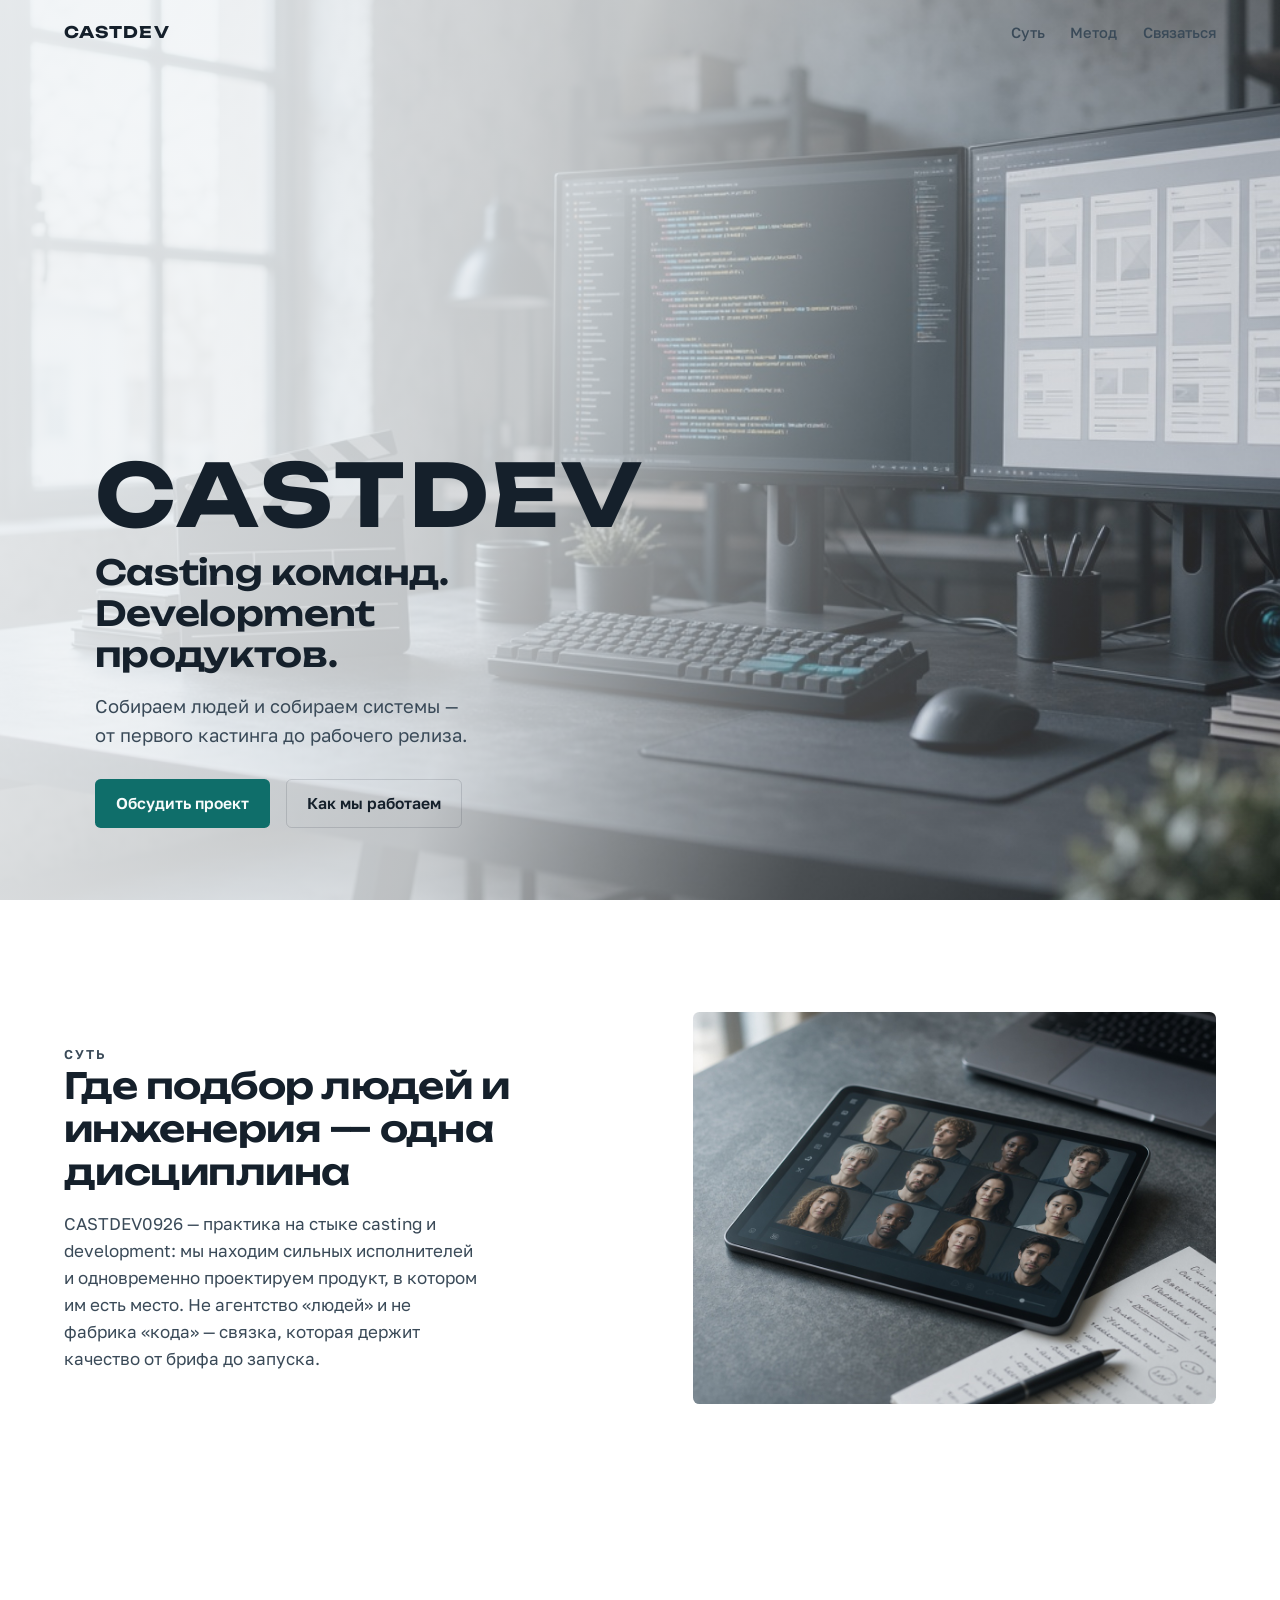
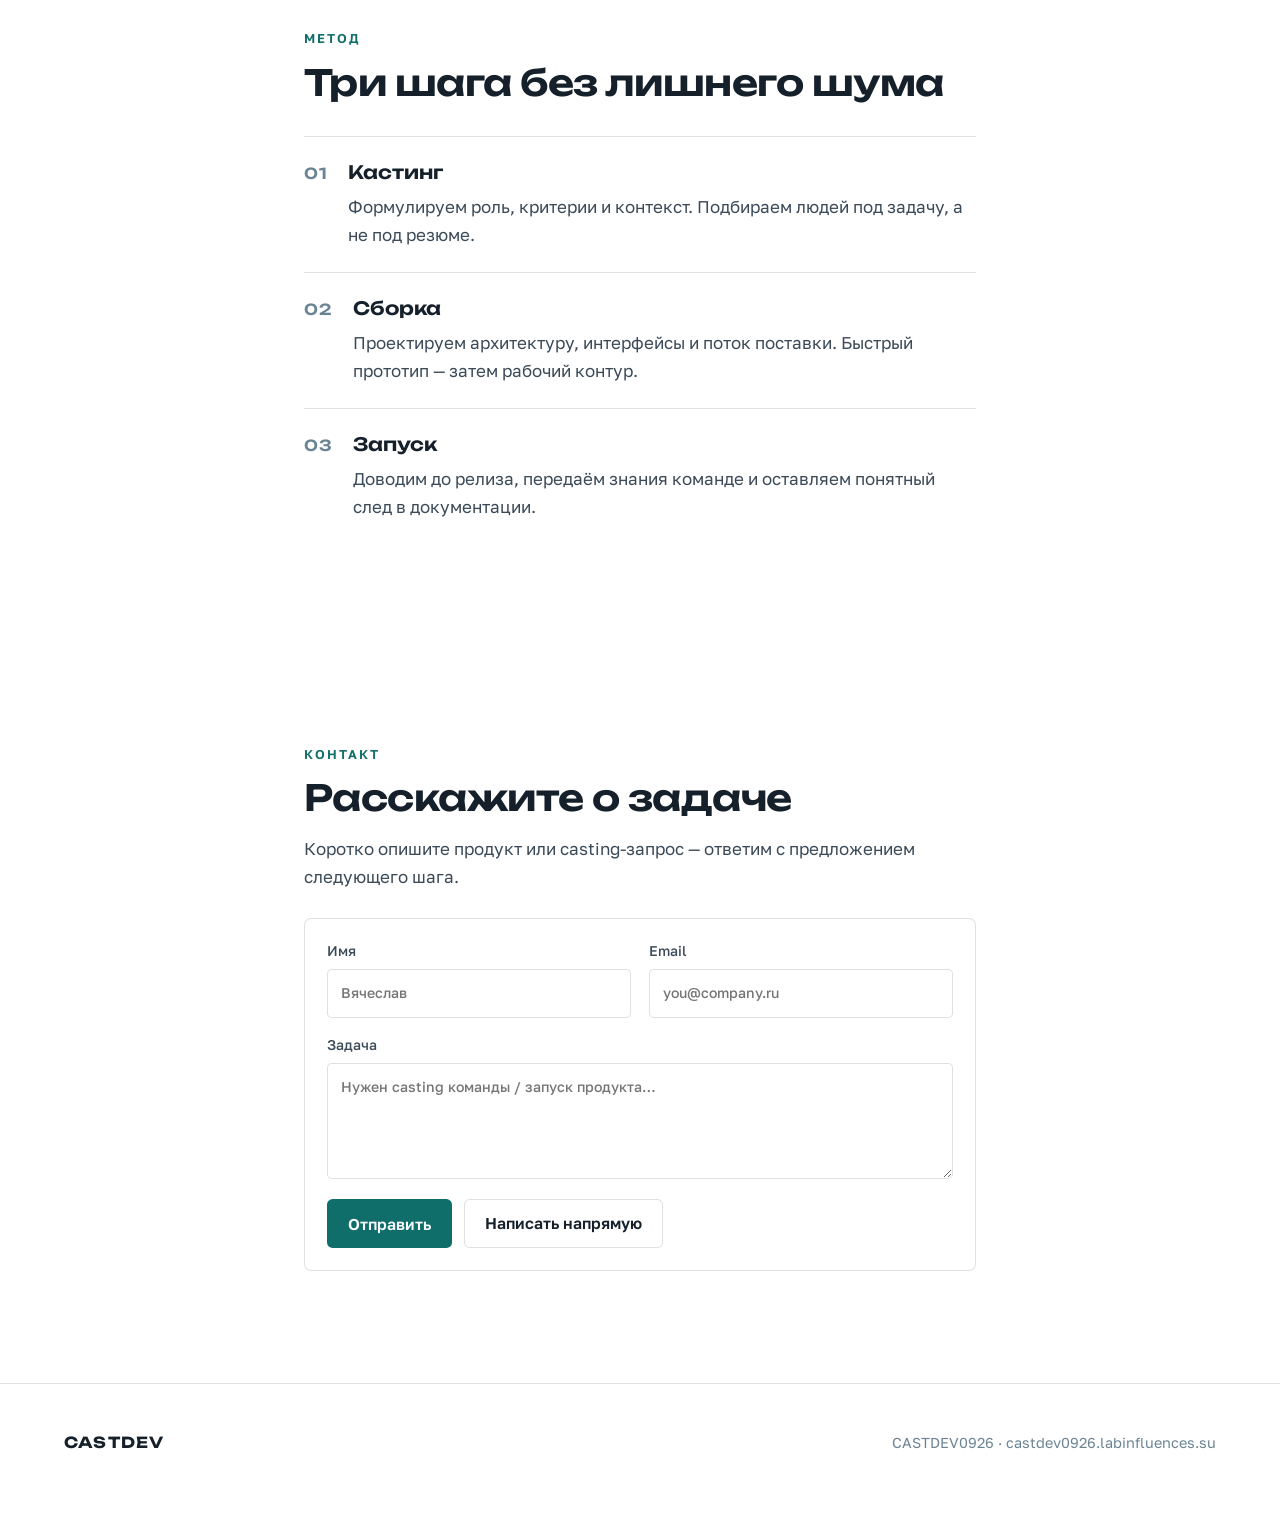
==== index.html @ 01d1ad8f "Add CASTDEV0926 static landing page Ship a self-contained Russian landing at repo root (index.html +" ====
<!DOCTYPE html>
<html lang="ru">
<head>
  <meta charset="UTF-8" />
  <meta name="viewport" content="width=device-width, initial-scale=1" />
  <meta name="description" content="CASTDEV — студия casting и digital-разработки. Собираем команды и запускаем продукты." />
  <title>CASTDEV — casting &amp; development</title>
  <link rel="preconnect" href="https://fonts.googleapis.com" />
  <link rel="preconnect" href="https://fonts.gstatic.com" crossorigin />
  <link href="https://fonts.googleapis.com/css2?family=Golos+Text:wght@400;500;600&family=Unbounded:wght@500;600;700&display=swap" rel="stylesheet" />
  <link rel="stylesheet" href="assets/css/styles.css" />
</head>
<body>
  <a class="skip-link" href="#main">К содержанию</a>

  <header class="site-header">
    <div class="site-header__inner">
      <a class="logo" href="#top" aria-label="CASTDEV — наверх">CASTDEV</a>
      <nav class="nav" aria-label="Основная навигация">
        <a href="#essence">Суть</a>
        <a href="#method">Метод</a>
        <a href="#contact">Связаться</a>
      </nav>
    </div>
  </header>

  <main id="main">
    <section id="top" class="hero" aria-label="Главный экран">
      <div class="hero__media" aria-hidden="true">
        <img
          src="assets/img/hero.jpg"
          alt=""
          width="1280"
          height="720"
          fetchpriority="high"
        />
      </div>
      <div class="hero__veil" aria-hidden="true"></div>
      <div class="hero__content">
        <p class="brand" data-motion="rise">CASTDEV</p>
        <h1 class="hero__title" data-motion="rise" data-delay="1">
          Casting команд.<br />Development продуктов.
        </h1>
        <p class="hero__lead" data-motion="rise" data-delay="2">
          Собираем людей и собираем системы — от первого кастинга до рабочего релиза.
        </p>
        <div class="hero__cta" data-motion="rise" data-delay="3">
          <a class="btn btn--primary" href="#contact">Обсудить проект</a>
          <a class="btn btn--ghost" href="#essence">Как мы работаем</a>
        </div>
      </div>
    </section>

    <section id="essence" class="section section--essence" data-reveal>
      <div class="section__grid">
        <div class="section__copy">
          <p class="eyebrow">Суть</p>
          <h2>Где подбор людей и инженерия — одна дисциплина</h2>
          <p>
            CASTDEV0926 — практика на стыке casting и development: мы находим сильных
            исполнителей и одновременно проектируем продукт, в котором им есть место.
            Не агентство «людей» и не фабрика «кода» — связка, которая держит качество
            от брифа до запуска.
          </p>
        </div>
        <figure class="section__visual">
          <img
            src="assets/img/craft.jpg"
            alt="Рабочий стол студии: кастинг-сетка на планшете рядом с ноутбуком"
            width="1152"
            height="864"
            loading="lazy"
          />
        </figure>
      </div>
    </section>

    <section id="method" class="section section--method" data-reveal>
      <div class="section__narrow">
        <p class="eyebrow">Метод</p>
        <h2>Три шага без лишнего шума</h2>
        <ol class="method-list">
          <li>
            <span class="method-list__num">01</span>
            <div>
              <h3>Кастинг</h3>
              <p>Формулируем роль, критерии и контекст. Подбираем людей под задачу, а не под резюме.</p>
            </div>
          </li>
          <li>
            <span class="method-list__num">02</span>
            <div>
              <h3>Сборка</h3>
              <p>Проектируем архитектуру, интерфейсы и поток поставки. Быстрый прототип — затем рабочий контур.</p>
            </div>
          </li>
          <li>
            <span class="method-list__num">03</span>
            <div>
              <h3>Запуск</h3>
              <p>Доводим до релиза, передаём знания команде и оставляем понятный след в документации.</p>
            </div>
          </li>
        </ol>
      </div>
    </section>

    <section id="contact" class="section section--contact" data-reveal>
      <div class="section__narrow contact">
        <p class="eyebrow">Контакт</p>
        <h2>Расскажите о задаче</h2>
        <p class="contact__lead">
          Коротко опишите продукт или casting-запрос — ответим с предложением следующего шага.
        </p>
        <form class="contact-form" id="contact-form" novalidate>
          <label class="field">
            <span>Имя</span>
            <input type="text" name="name" autocomplete="name" required placeholder="Вячеслав" />
          </label>
          <label class="field">
            <span>Email</span>
            <input type="email" name="email" autocomplete="email" required placeholder="you@company.ru" />
          </label>
          <label class="field field--full">
            <span>Задача</span>
            <textarea name="message" rows="4" required placeholder="Нужен casting команды / запуск продукта…"></textarea>
          </label>
          <div class="contact-form__actions">
            <button type="submit" class="btn btn--primary">Отправить</button>
            <a class="btn btn--ghost" href="mailto:hello@castdev0926.labinfluences.su">Написать напрямую</a>
          </div>
          <p class="form-status" id="form-status" role="status" aria-live="polite" hidden></p>
        </form>
      </div>
    </section>
  </main>

  <footer class="site-footer">
    <div class="site-footer__inner">
      <p class="logo logo--footer">CASTDEV</p>
      <p class="site-footer__meta">CASTDEV0926 · castdev0926.labinfluences.su</p>
    </div>
  </footer>

  <script src="assets/js/main.js" defer></script>
</body>
</html>
---- assets/css/styles.css ----
:root {
  --ink: #15202b;
  --ink-soft: #3a4a58;
  --paper: #f2f5f7;
  --mist: #d9e3ea;
  --steel: #6b8494;
  --accent: #0f6e6a;
  --accent-deep: #0a524f;
  --line: rgba(21, 32, 43, 0.14);
  --hero-veil: linear-gradient(
    105deg,
    rgba(242, 245, 247, 0.94) 0%,
    rgba(242, 245, 247, 0.78) 42%,
    rgba(242, 245, 247, 0.28) 68%,
    rgba(242, 245, 247, 0.08) 100%
  );
  --font-display: "Unbounded", "Segoe UI", sans-serif;
  --font-body: "Golos Text", "Segoe UI", sans-serif;
  --space: clamp(1rem, 2.4vw, 2rem);
  --max: 72rem;
  --ease: cubic-bezier(0.22, 1, 0.36, 1);
}

*,
*::before,
*::after {
  box-sizing: border-box;
}

html {
  scroll-behavior: smooth;
}

body {
  margin: 0;
  color: var(--ink);
  font-family: var(--font-body);
  font-size: 1.0625rem;
  line-height: 1.6;
  background:
    radial-gradient(120% 80% at 10% -10%, #c8d9e4 0%, transparent 55%),
    radial-gradient(90% 70% at 100% 0%, #b7d0cc 0%, transparent 45%),
    linear-gradient(180deg, var(--paper) 0%, #e7eef2 48%, var(--paper) 100%);
  background-attachment: fixed;
  min-height: 100vh;
}

img {
  display: block;
  max-width: 100%;
  height: auto;
}

a {
  color: inherit;
  text-decoration-thickness: 0.08em;
  text-underline-offset: 0.18em;
}

.skip-link {
  position: absolute;
  left: 1rem;
  top: -3rem;
  z-index: 100;
  padding: 0.6rem 0.9rem;
  background: var(--ink);
  color: var(--paper);
}

.skip-link:focus {
  top: 1rem;
}

.site-header {
  position: absolute;
  inset: 0 0 auto;
  z-index: 20;
  padding: 1.25rem var(--space);
}

.site-header__inner {
  max-width: var(--max);
  margin: 0 auto;
  display: flex;
  align-items: center;
  justify-content: space-between;
  gap: 1rem;
}

.logo {
  font-family: var(--font-display);
  font-weight: 700;
  font-size: 1rem;
  letter-spacing: 0.08em;
  text-decoration: none;
}

.nav {
  display: flex;
  gap: clamp(0.9rem, 2vw, 1.6rem);
  font-size: 0.92rem;
  font-weight: 500;
}

.nav a {
  text-decoration: none;
  color: var(--ink-soft);
  transition: color 0.25s var(--ease);
}

.nav a:hover,
.nav a:focus-visible {
  color: var(--accent-deep);
}

.hero {
  position: relative;
  min-height: 100svh;
  display: grid;
  align-items: end;
  overflow: hidden;
  isolation: isolate;
}

.hero__media {
  position: absolute;
  inset: 0;
  z-index: -2;
}

.hero__media img {
  width: 100%;
  height: 100%;
  object-fit: cover;
  object-position: 70% center;
  transform: scale(1.04);
  animation: hero-drift 18s var(--ease) infinite alternate;
}

.hero__veil {
  position: absolute;
  inset: 0;
  z-index: -1;
  background: var(--hero-veil);
}

.hero__content {
  max-width: var(--max);
  width: 100%;
  margin: 0 auto;
  padding: clamp(6.5rem, 14vh, 9rem) var(--space) clamp(3rem, 8vh, 5rem);
}

.brand {
  margin: 0 0 1rem;
  font-family: var(--font-display);
  font-weight: 700;
  font-size: clamp(2.6rem, 8vw, 5.4rem);
  line-height: 0.95;
  letter-spacing: 0.04em;
  color: var(--ink);
}

.hero__title {
  margin: 0 0 1rem;
  max-width: 14ch;
  font-family: var(--font-display);
  font-weight: 600;
  font-size: clamp(1.35rem, 3.4vw, 2.15rem);
  line-height: 1.2;
  letter-spacing: -0.01em;
}

.hero__lead {
  margin: 0 0 1.75rem;
  max-width: 34ch;
  color: var(--ink-soft);
  font-size: clamp(1rem, 1.7vw, 1.15rem);
}

.hero__cta {
  display: flex;
  flex-wrap: wrap;
  gap: 0.75rem 1rem;
}

.btn {
  display: inline-flex;
  align-items: center;
  justify-content: center;
  min-height: 2.85rem;
  padding: 0.7rem 1.25rem;
  border: 1px solid transparent;
  border-radius: 0.35rem;
  font-family: var(--font-body);
  font-size: 0.98rem;
  font-weight: 600;
  text-decoration: none;
  cursor: pointer;
  transition: background 0.25s var(--ease), color 0.25s var(--ease), border-color 0.25s var(--ease), transform 0.25s var(--ease);
}

.btn--primary {
  background: var(--accent);
  color: #f7fbfb;
}

.btn--primary:hover,
.btn--primary:focus-visible {
  background: var(--accent-deep);
  transform: translateY(-1px);
}

.btn--ghost {
  background: transparent;
  border-color: var(--line);
  color: var(--ink);
}

.btn--ghost:hover,
.btn--ghost:focus-visible {
  border-color: var(--accent);
  color: var(--accent-deep);
}

.section {
  padding: clamp(4rem, 10vw, 7rem) var(--space);
}

.section__grid {
  max-width: var(--max);
  margin: 0 auto;
  display: grid;
  gap: clamp(1.75rem, 4vw, 3.5rem);
  align-items: center;
}

.section__narrow {
  max-width: 42rem;
  margin: 0 auto;
}

.eyebrow {
  margin: 0 0 0.75rem;
  font-size: 0.8rem;
  font-weight: 600;
  letter-spacing: 0.16em;
  text-transform: uppercase;
  color: var(--accent);
}

.section h2 {
  margin: 0 0 1rem;
  font-family: var(--font-display);
  font-weight: 600;
  font-size: clamp(1.55rem, 3.2vw, 2.25rem);
  line-height: 1.2;
  letter-spacing: -0.015em;
}

.section__copy p {
  margin: 0;
  color: var(--ink-soft);
  max-width: 38ch;
}

.section__visual {
  margin: 0;
  overflow: hidden;
  border-radius: 0.4rem;
}

.section__visual img {
  width: 100%;
  aspect-ratio: 4 / 3;
  object-fit: cover;
  transform: scale(1.02);
  transition: transform 0.8s var(--ease);
}

.section--essence[data-inview] .section__visual img {
  transform: scale(1);
}

.method-list {
  list-style: none;
  margin: 2rem 0 0;
  padding: 0;
  display: grid;
  gap: 1.5rem;
}

.method-list li {
  display: grid;
  grid-template-columns: auto 1fr;
  gap: 1rem 1.25rem;
  padding-top: 1.35rem;
  border-top: 1px solid var(--line);
}

.method-list__num {
  font-family: var(--font-display);
  font-size: 0.95rem;
  font-weight: 600;
  color: var(--steel);
  letter-spacing: 0.06em;
  padding-top: 0.2rem;
}

.method-list h3 {
  margin: 0 0 0.35rem;
  font-family: var(--font-display);
  font-size: 1.15rem;
  font-weight: 600;
}

.method-list p {
  margin: 0;
  color: var(--ink-soft);
}

.contact__lead {
  margin: 0 0 1.75rem;
  color: var(--ink-soft);
}

.contact-form {
  display: grid;
  grid-template-columns: 1fr 1fr;
  gap: 1rem 1.1rem;
  padding: 1.35rem;
  border: 1px solid var(--line);
  border-radius: 0.45rem;
  background: rgba(255, 255, 255, 0.55);
  backdrop-filter: blur(6px);
}

.field {
  display: grid;
  gap: 0.4rem;
  font-size: 0.88rem;
  font-weight: 500;
  color: var(--ink-soft);
}

.field--full {
  grid-column: 1 / -1;
}

.field input,
.field textarea {
  width: 100%;
  padding: 0.75rem 0.85rem;
  border: 1px solid var(--line);
  border-radius: 0.3rem;
  background: rgba(255, 255, 255, 0.85);
  color: var(--ink);
  font: inherit;
  resize: vertical;
}

.field input:focus,
.field textarea:focus {
  outline: 2px solid color-mix(in srgb, var(--accent) 45%, transparent);
  outline-offset: 1px;
  border-color: var(--accent);
}

.contact-form__actions {
  grid-column: 1 / -1;
  display: flex;
  flex-wrap: wrap;
  gap: 0.75rem;
  margin-top: 0.25rem;
}

.form-status {
  grid-column: 1 / -1;
  margin: 0;
  font-size: 0.95rem;
  color: var(--accent-deep);
}

.site-footer {
  padding: 2rem var(--space) 2.75rem;
  border-top: 1px solid var(--line);
}

.site-footer__inner {
  max-width: var(--max);
  margin: 0 auto;
  display: flex;
  flex-wrap: wrap;
  align-items: baseline;
  justify-content: space-between;
  gap: 0.75rem 1.5rem;
}

.logo--footer {
  font-size: 0.95rem;
}

.site-footer__meta {
  margin: 0;
  color: var(--steel);
  font-size: 0.9rem;
}

[data-motion="rise"] {
  opacity: 0;
  transform: translateY(1.1rem);
  animation: rise 0.9s var(--ease) forwards;
}

[data-delay="1"] { animation-delay: 0.12s; }
[data-delay="2"] { animation-delay: 0.24s; }
[data-delay="3"] { animation-delay: 0.36s; }

[data-reveal] {
  opacity: 0;
  transform: translateY(1.25rem);
  transition: opacity 0.8s var(--ease), transform 0.8s var(--ease);
}

[data-reveal][data-inview] {
  opacity: 1;
  transform: none;
}

@keyframes rise {
  to {
    opacity: 1;
    transform: none;
  }
}

@keyframes hero-drift {
  from { transform: scale(1.04) translate3d(0, 0, 0); }
  to { transform: scale(1.08) translate3d(-1.2%, 0.6%, 0); }
}

@media (min-width: 900px) {
  .section__grid {
    grid-template-columns: 1.05fr 0.95fr;
  }
}

@media (max-width: 720px) {
  .nav {
    gap: 0.85rem;
    font-size: 0.85rem;
  }

  .hero__content {
    padding-bottom: 2.5rem;
  }

  .hero__veil {
    background: linear-gradient(
      180deg,
      rgba(242, 245, 247, 0.72) 0%,
      rgba(242, 245, 247, 0.88) 42%,
      rgba(242, 245, 247, 0.96) 100%
    );
  }

  .hero__media img {
    object-position: 62% center;
  }

  .contact-form {
    grid-template-columns: 1fr;
  }
}

@media (prefers-reduced-motion: reduce) {
  html { scroll-behavior: auto; }

  .hero__media img,
  [data-motion="rise"],
  [data-reveal],
  .section__visual img {
    animation: none !important;
    transition: none !important;
    opacity: 1 !important;
    transform: none !important;
  }
}
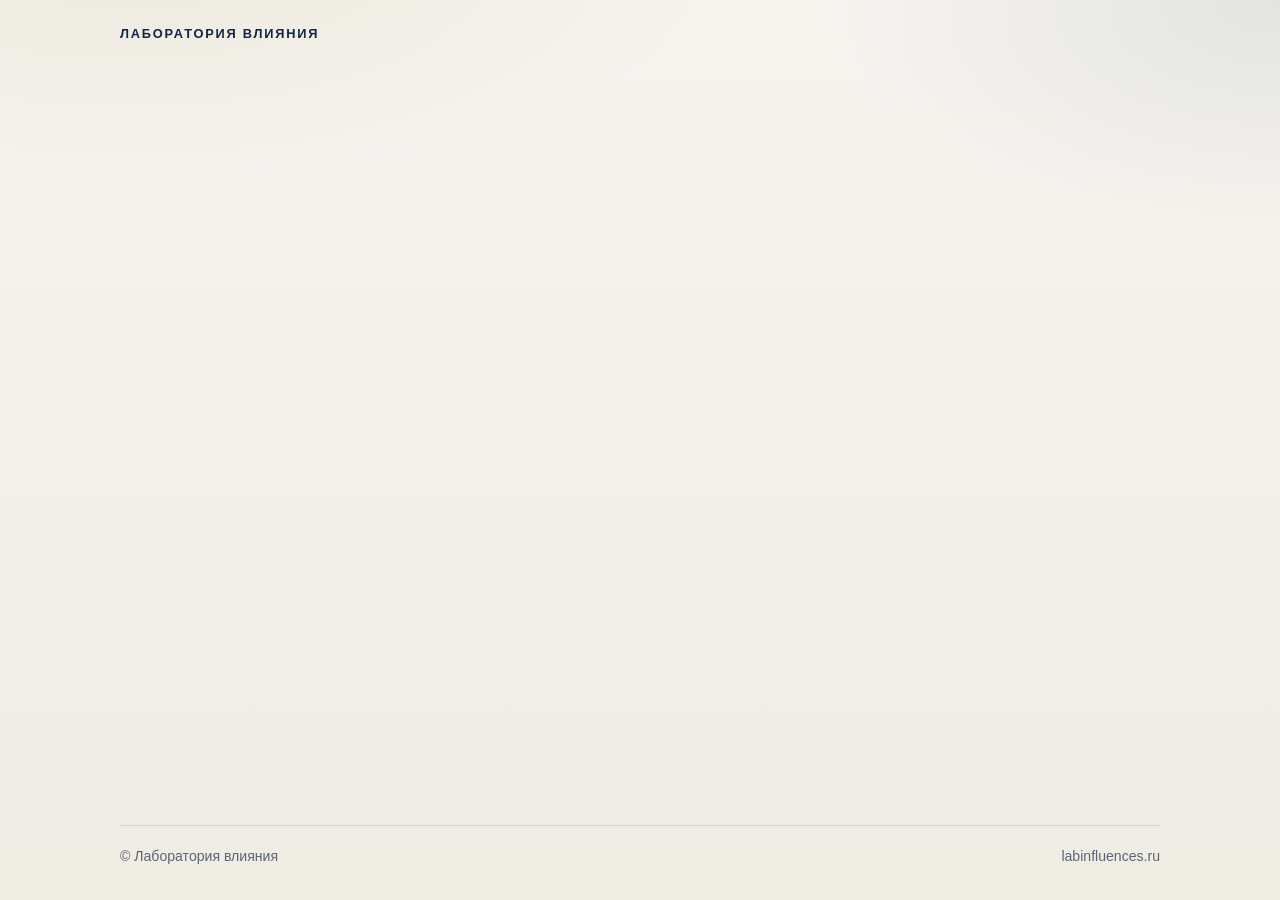
==== commit 73e647d0: "Add anonymous Lab Influences castdev survey frontend. Step-by-step Intro→Q1–Q4 flow with navy/gold s" ====
--- a/index.html
+++ b/index.html
@@ -1,147 +1,383 @@
 <!DOCTYPE html>
 <html lang="ru">
 <head>
-  <meta charset="UTF-8" />
-  <meta name="viewport" content="width=device-width, initial-scale=1" />
-  <meta name="description" content="CASTDEV — студия casting и digital-разработки. Собираем команды и запускаем продукты." />
-  <title>CASTDEV — casting &amp; development</title>
-  <link rel="preconnect" href="https://fonts.googleapis.com" />
-  <link rel="preconnect" href="https://fonts.gstatic.com" crossorigin />
-  <link href="https://fonts.googleapis.com/css2?family=Golos+Text:wght@400;500;600&family=Unbounded:wght@500;600;700&display=swap" rel="stylesheet" />
-  <link rel="stylesheet" href="assets/css/styles.css" />
+  <meta charset="UTF-8">
+  <meta name="viewport" content="width=device-width, initial-scale=1">
+  <meta name="robots" content="noindex, nofollow">
+  <title>Лаборатория влияния — кастдев</title>
+  <link rel="stylesheet" href="assets/styles.css">
 </head>
 <body>
-  <a class="skip-link" href="#main">К содержанию</a>
-
-  <header class="site-header">
-    <div class="site-header__inner">
-      <a class="logo" href="#top" aria-label="CASTDEV — наверх">CASTDEV</a>
-      <nav class="nav" aria-label="Основная навигация">
-        <a href="#essence">Суть</a>
-        <a href="#method">Метод</a>
-        <a href="#contact">Связаться</a>
-      </nav>
-    </div>
-  </header>
-
-  <main id="main">
-    <section id="top" class="hero" aria-label="Главный экран">
-      <div class="hero__media" aria-hidden="true">
-        <img
-          src="assets/img/hero.jpg"
-          alt=""
-          width="1280"
-          height="720"
-          fetchpriority="high"
-        />
-      </div>
-      <div class="hero__veil" aria-hidden="true"></div>
-      <div class="hero__content">
-        <p class="brand" data-motion="rise">CASTDEV</p>
-        <h1 class="hero__title" data-motion="rise" data-delay="1">
-          Casting команд.<br />Development продуктов.
-        </h1>
-        <p class="hero__lead" data-motion="rise" data-delay="2">
-          Собираем людей и собираем системы — от первого кастинга до рабочего релиза.
-        </p>
-        <div class="hero__cta" data-motion="rise" data-delay="3">
-          <a class="btn btn--primary" href="#contact">Обсудить проект</a>
-          <a class="btn btn--ghost" href="#essence">Как мы работаем</a>
-        </div>
-      </div>
-    </section>
-
-    <section id="essence" class="section section--essence" data-reveal>
-      <div class="section__grid">
-        <div class="section__copy">
-          <p class="eyebrow">Суть</p>
-          <h2>Где подбор людей и инженерия — одна дисциплина</h2>
-          <p>
-            CASTDEV0926 — практика на стыке casting и development: мы находим сильных
-            исполнителей и одновременно проектируем продукт, в котором им есть место.
-            Не агентство «людей» и не фабрика «кода» — связка, которая держит качество
-            от брифа до запуска.
-          </p>
-        </div>
-        <figure class="section__visual">
-          <img
-            src="assets/img/craft.jpg"
-            alt="Рабочий стол студии: кастинг-сетка на планшете рядом с ноутбуком"
-            width="1152"
-            height="864"
-            loading="lazy"
-          />
-        </figure>
-      </div>
-    </section>
-
-    <section id="method" class="section section--method" data-reveal>
-      <div class="section__narrow">
-        <p class="eyebrow">Метод</p>
-        <h2>Три шага без лишнего шума</h2>
-        <ol class="method-list">
-          <li>
-            <span class="method-list__num">01</span>
-            <div>
-              <h3>Кастинг</h3>
-              <p>Формулируем роль, критерии и контекст. Подбираем людей под задачу, а не под резюме.</p>
-            </div>
-          </li>
-          <li>
-            <span class="method-list__num">02</span>
-            <div>
-              <h3>Сборка</h3>
-              <p>Проектируем архитектуру, интерфейсы и поток поставки. Быстрый прототип — затем рабочий контур.</p>
-            </div>
-          </li>
-          <li>
-            <span class="method-list__num">03</span>
-            <div>
-              <h3>Запуск</h3>
-              <p>Доводим до релиза, передаём знания команде и оставляем понятный след в документации.</p>
-            </div>
-          </li>
-        </ol>
-      </div>
-    </section>
-
-    <section id="contact" class="section section--contact" data-reveal>
-      <div class="section__narrow contact">
-        <p class="eyebrow">Контакт</p>
-        <h2>Расскажите о задаче</h2>
-        <p class="contact__lead">
-          Коротко опишите продукт или casting-запрос — ответим с предложением следующего шага.
-        </p>
-        <form class="contact-form" id="contact-form" novalidate>
-          <label class="field">
-            <span>Имя</span>
-            <input type="text" name="name" autocomplete="name" required placeholder="Вячеслав" />
-          </label>
-          <label class="field">
-            <span>Email</span>
-            <input type="email" name="email" autocomplete="email" required placeholder="you@company.ru" />
-          </label>
-          <label class="field field--full">
-            <span>Задача</span>
-            <textarea name="message" rows="4" required placeholder="Нужен casting команды / запуск продукта…"></textarea>
-          </label>
-          <div class="contact-form__actions">
-            <button type="submit" class="btn btn--primary">Отправить</button>
-            <a class="btn btn--ghost" href="mailto:hello@castdev0926.labinfluences.su">Написать напрямую</a>
-          </div>
-          <p class="form-status" id="form-status" role="status" aria-live="polite" hidden></p>
-        </form>
-      </div>
-    </section>
-  </main>
-
-  <footer class="site-footer">
-    <div class="site-footer__inner">
-      <p class="logo logo--footer">CASTDEV</p>
-      <p class="site-footer__meta">CASTDEV0926 · castdev0926.labinfluences.su</p>
-    </div>
-  </footer>
-
-  <script src="assets/js/main.js" defer></script>
+  <div class="page">
+    <header class="site-header">
+      <p class="brand" id="site-brand">Лаборатория влияния</p>
+    </header>
+
+    <main id="app" class="app">
+      <!-- SCREEN 0: Intro -->
+      <section
+        id="screen-intro"
+        class="screen screen--active"
+        data-screen="intro"
+        aria-labelledby="intro-title"
+      >
+        <div class="intro">
+          <p class="brand brand--hero">Лаборатория влияния</p>
+          <h1 id="intro-title" class="intro__title">
+            Примите участие в кастдеве
+            карьерного агентства «Лаборатория влияния»!
+          </h1>
+          <p class="intro__subtitle">4 вопроса о поиске работы</p>
+          <p class="intro__text">
+            Короткий опрос для руководителей.
+            Нам важен Ваш взгляд — без правильных
+            и неправильных ответов.
+          </p>
+          <p class="intro__anon">Опрос анонимный.</p>
+          <p class="intro__note">
+            Мы не просим указывать имя, контакты или компанию.
+          </p>
+          <div class="actions">
+            <button type="button" class="btn btn--primary" id="btn-start" data-action="start">
+              Начать
+            </button>
+          </div>
+        </div>
+      </section>
+
+      <!-- QUESTION 1 -->
+      <section
+        id="screen-q1"
+        class="screen"
+        data-screen="q1"
+        hidden
+        aria-labelledby="q1-heading"
+      >
+        <div class="question-layout">
+          <div class="question-main">
+            <p class="progress" aria-live="polite">
+              <span class="progress__label">1 / 4</span>
+              <span class="progress__track" aria-hidden="true">
+                <span class="progress__fill" style="width: 25%"></span>
+              </span>
+            </p>
+            <h2 id="q1-heading" class="question__title">
+              1. Как Вы сейчас ищете новую работу?
+            </h2>
+            <p class="question__hint">
+              Какие каналы используете: HH, прямые обращения в компании,
+              знакомых, рекрутеров, LinkedIn или что-то ещё?
+              Что из этого считаете действительно работающим
+              для руководителя Вашего уровня?
+            </p>
+            <div class="field">
+              <label class="field__label" for="q1">Ваш ответ</label>
+              <textarea
+                id="q1"
+                name="q1"
+                class="field__input"
+                required
+                rows="6"
+                placeholder="Напишите ответ здесь. Можно коротко — главное своими словами."
+                autocomplete="off"
+              ></textarea>
+              <p class="field__error" id="q1-error" role="alert" aria-live="polite" hidden>
+                Пожалуйста, ответьте на этот вопрос.
+              </p>
+            </div>
+            <div class="actions actions--split">
+              <button type="button" class="btn btn--ghost" data-action="back" data-from="q1">
+                ← Назад
+              </button>
+              <button type="button" class="btn btn--primary" data-action="next" data-from="q1">
+                Далее →
+              </button>
+            </div>
+          </div>
+          <aside class="question-visual" aria-hidden="true">
+            <div class="visual visual--q1" data-visual="q1">
+              <!-- Reserved: assets/question-01.webp -->
+              <svg class="visual__svg" viewBox="0 0 320 240" xmlns="http://www.w3.org/2000/svg" role="img">
+                <title>Каналы поиска</title>
+                <rect x="24" y="40" width="72" height="48" rx="4" fill="none" stroke="currentColor" stroke-width="1.5"/>
+                <rect x="124" y="24" width="72" height="48" rx="4" fill="none" stroke="currentColor" stroke-width="1.5"/>
+                <rect x="224" y="40" width="72" height="48" rx="4" fill="none" stroke="currentColor" stroke-width="1.5"/>
+                <circle cx="160" cy="160" r="28" fill="none" stroke="currentColor" stroke-width="1.5"/>
+                <path d="M60 88 L132 140 M160 72 L160 132 M260 88 L188 140" fill="none" stroke="currentColor" stroke-width="1.25" opacity="0.7"/>
+                <circle cx="60" cy="64" r="3" fill="currentColor"/>
+                <circle cx="160" cy="48" r="3" fill="currentColor"/>
+                <circle cx="260" cy="64" r="3" fill="currentColor"/>
+                <circle cx="160" cy="160" r="3" fill="currentColor"/>
+              </svg>
+            </div>
+          </aside>
+        </div>
+      </section>
+
+      <!-- QUESTION 2 -->
+      <section
+        id="screen-q2"
+        class="screen"
+        data-screen="q2"
+        hidden
+        aria-labelledby="q2-heading"
+      >
+        <div class="question-layout question-layout--alt">
+          <div class="question-main">
+            <p class="progress" aria-live="polite">
+              <span class="progress__label">2 / 4</span>
+              <span class="progress__track" aria-hidden="true">
+                <span class="progress__fill" style="width: 50%"></span>
+              </span>
+            </p>
+            <h2 id="q2-heading" class="question__title">
+              2. Как Вы решаете, на какие позиции и компании стоит выходить?
+            </h2>
+            <p class="question__hint">
+              Что для Вас главный ориентир: содержание роли,
+              уровень позиции, компания, доход, отрасль,
+              конкретная вакансия?
+              Есть ли уже понятный список того, что Вы ищете?
+            </p>
+            <div class="field">
+              <label class="field__label" for="q2">Ваш ответ</label>
+              <textarea
+                id="q2"
+                name="q2"
+                class="field__input"
+                required
+                rows="6"
+                placeholder="Напишите ответ здесь — как Вы обычно принимаете такое решение."
+                autocomplete="off"
+              ></textarea>
+              <p class="field__error" id="q2-error" role="alert" aria-live="polite" hidden>
+                Пожалуйста, ответьте на этот вопрос.
+              </p>
+            </div>
+            <div class="actions actions--split">
+              <button type="button" class="btn btn--ghost" data-action="back" data-from="q2">
+                ← Назад
+              </button>
+              <button type="button" class="btn btn--primary" data-action="next" data-from="q2">
+                Далее →
+              </button>
+            </div>
+          </div>
+          <aside class="question-visual" aria-hidden="true">
+            <div class="visual visual--q2" data-visual="q2">
+              <!-- Reserved: assets/question-02.webp -->
+              <svg class="visual__svg" viewBox="0 0 320 240" xmlns="http://www.w3.org/2000/svg" role="img">
+                <title>Выбор направления</title>
+                <circle cx="160" cy="120" r="36" fill="none" stroke="currentColor" stroke-width="1.5"/>
+                <path d="M160 120 L160 72" stroke="currentColor" stroke-width="2" stroke-linecap="round"/>
+                <path d="M160 120 L198 148" stroke="currentColor" stroke-width="1.25" opacity="0.5" stroke-linecap="round"/>
+                <path d="M40 200 L120 140 M200 140 L280 200" fill="none" stroke="currentColor" stroke-width="1.25" opacity="0.65"/>
+                <circle cx="40" cy="200" r="4" fill="currentColor" opacity="0.5"/>
+                <circle cx="280" cy="200" r="4" fill="currentColor" opacity="0.5"/>
+                <circle cx="160" cy="120" r="4" fill="currentColor"/>
+              </svg>
+            </div>
+          </aside>
+        </div>
+      </section>
+
+      <!-- QUESTION 3 -->
+      <section
+        id="screen-q3"
+        class="screen"
+        data-screen="q3"
+        hidden
+        aria-labelledby="q3-heading"
+      >
+        <div class="question-layout">
+          <div class="question-main">
+            <p class="progress" aria-live="polite">
+              <span class="progress__label">3 / 4</span>
+              <span class="progress__track" aria-hidden="true">
+                <span class="progress__fill" style="width: 75%"></span>
+              </span>
+            </p>
+            <h2 id="q3-heading" class="question__title">
+              3. Что сейчас происходит после того,
+              как Вы находите интересную возможность?
+            </h2>
+            <p class="question__hint">
+              Где чаще возникает сложность:
+              получить первый контакт,
+              заинтересовать своим опытом,
+              пройти интервью,
+              договориться об условиях —
+              или проблема вообще в другом?
+            </p>
+            <div class="field">
+              <label class="field__label" for="q3">Ваш ответ</label>
+              <textarea
+                id="q3"
+                name="q3"
+                class="field__input"
+                required
+                rows="6"
+                placeholder="Напишите ответ здесь — можно привести конкретный пример."
+                autocomplete="off"
+              ></textarea>
+              <p class="field__error" id="q3-error" role="alert" aria-live="polite" hidden>
+                Пожалуйста, ответьте на этот вопрос.
+              </p>
+            </div>
+            <div class="actions actions--split">
+              <button type="button" class="btn btn--ghost" data-action="back" data-from="q3">
+                ← Назад
+              </button>
+              <button type="button" class="btn btn--primary" data-action="next" data-from="q3">
+                Далее →
+              </button>
+            </div>
+          </div>
+          <aside class="question-visual" aria-hidden="true">
+            <div class="visual visual--q3" data-visual="q3">
+              <!-- Reserved: assets/question-03.webp -->
+              <svg class="visual__svg" viewBox="0 0 320 240" xmlns="http://www.w3.org/2000/svg" role="img">
+                <title>Путь от возможности к условиям</title>
+                <circle cx="48" cy="120" r="18" fill="none" stroke="currentColor" stroke-width="1.5"/>
+                <circle cx="122" cy="120" r="18" fill="none" stroke="currentColor" stroke-width="1.5"/>
+                <circle cx="196" cy="120" r="18" fill="none" stroke="currentColor" stroke-width="1.5"/>
+                <circle cx="270" cy="120" r="18" fill="none" stroke="currentColor" stroke-width="1.5"/>
+                <path d="M66 120 H104 M140 120 H178 M214 120 H252" stroke="currentColor" stroke-width="1.25" opacity="0.7"/>
+                <text x="48" y="124" text-anchor="middle" font-size="11" fill="currentColor" opacity="0.7">1</text>
+                <text x="122" y="124" text-anchor="middle" font-size="11" fill="currentColor" opacity="0.7">2</text>
+                <text x="196" y="124" text-anchor="middle" font-size="11" fill="currentColor" opacity="0.7">3</text>
+                <text x="270" y="124" text-anchor="middle" font-size="11" fill="currentColor" opacity="0.7">4</text>
+              </svg>
+            </div>
+          </aside>
+        </div>
+      </section>
+
+      <!-- QUESTION 4 -->
+      <section
+        id="screen-q4"
+        class="screen"
+        data-screen="q4"
+        hidden
+        aria-labelledby="q4-heading"
+      >
+        <div class="question-layout question-layout--alt">
+          <div class="question-main">
+            <p class="progress" aria-live="polite">
+              <span class="progress__label">4 / 4</span>
+              <span class="progress__track" aria-hidden="true">
+                <span class="progress__fill" style="width: 100%"></span>
+              </span>
+            </p>
+            <h2 id="q4-heading" class="question__title">
+              4. Если бы Вы сейчас решили что-то изменить
+              в своём поиске, что бы Вы меняли в первую очередь?
+            </h2>
+            <p class="question__hint">
+              А что, наоборот, считаете правильным
+              и точно менять не стали бы?
+            </p>
+            <div class="field">
+              <label class="field__label" for="q4">Ваш ответ</label>
+              <textarea
+                id="q4"
+                name="q4"
+                class="field__input"
+                required
+                rows="6"
+                placeholder="Напишите ответ здесь — что изменить, а что точно сохранить."
+                autocomplete="off"
+              ></textarea>
+              <p class="field__error" id="q4-error" role="alert" aria-live="polite" hidden>
+                Пожалуйста, ответьте на этот вопрос.
+              </p>
+            </div>
+            <p class="submit-status" id="submit-status" role="status" aria-live="polite" hidden></p>
+            <div class="actions actions--split">
+              <button type="button" class="btn btn--ghost" data-action="back" data-from="q4">
+                ← Назад
+              </button>
+              <button type="button" class="btn btn--primary" id="btn-submit" data-action="submit">
+                Отправить ответы
+              </button>
+            </div>
+          </div>
+          <aside class="question-visual" aria-hidden="true">
+            <div class="visual visual--q4" data-visual="q4">
+              <!-- Reserved: assets/question-04.webp -->
+              <svg class="visual__svg" viewBox="0 0 320 240" xmlns="http://www.w3.org/2000/svg" role="img">
+                <title>Изменить и сохранить</title>
+                <path d="M60 160 C100 80, 140 80, 160 120 C180 160, 220 160, 260 80" fill="none" stroke="currentColor" stroke-width="1.5"/>
+                <path d="M60 160 C100 200, 200 200, 260 80" fill="none" stroke="currentColor" stroke-width="1.25" stroke-dasharray="4 4" opacity="0.55"/>
+                <circle cx="60" cy="160" r="5" fill="currentColor"/>
+                <circle cx="260" cy="80" r="5" fill="currentColor"/>
+              </svg>
+            </div>
+          </aside>
+        </div>
+      </section>
+
+      <!-- SUCCESS (hidden until future backend confirms) -->
+      <section
+        id="screen-success"
+        class="screen screen--success"
+        data-screen="success"
+        hidden
+        aria-labelledby="success-title"
+      >
+        <div class="final-panel">
+          <h2 id="success-title" class="final-panel__title">Спасибо за участие!</h2>
+          <p class="final-panel__lead">Ваши ответы отправлены.</p>
+          <p class="final-panel__text">
+            Спасибо, что поделились своим опытом.
+            Он поможет нам лучше понять,
+            как сегодня руководители ищут работу.
+          </p>
+          <p class="final-panel__sign">
+            Татьяна Воробьёва<br>
+            «Лаборатория влияния»
+          </p>
+          <p class="final-panel__note">
+            Через несколько секунд Вы вернётесь
+            на сайт «Лаборатории влияния».
+          </p>
+          <div class="actions">
+            <a class="btn btn--primary" id="btn-go-site" href="https://labinfluences.ru/">
+              Перейти на сайт сейчас
+            </a>
+          </div>
+        </div>
+      </section>
+
+      <!-- ERROR (hidden until future submit failure) -->
+      <section
+        id="screen-error"
+        class="screen screen--error"
+        data-screen="error"
+        hidden
+        aria-labelledby="error-title"
+      >
+        <div class="final-panel">
+          <h2 id="error-title" class="final-panel__title">Не удалось отправить ответы.</h2>
+          <p class="final-panel__text" id="error-message">
+            Ваш текст сохранён на странице.
+            Пожалуйста, попробуйте ещё раз.
+          </p>
+          <div class="actions">
+            <button type="button" class="btn btn--primary" id="btn-retry" data-action="retry">
+              Попробовать снова
+            </button>
+          </div>
+        </div>
+      </section>
+    </main>
+
+    <footer class="site-footer">
+      <p>© Лаборатория влияния</p>
+      <p><a class="footer-link" href="https://labinfluences.ru/">labinfluences.ru</a></p>
+    </footer>
+  </div>
+
+  <script src="assets/app.js" defer></script>
 </body>
 </html>
--- a/assets/styles.css
+++ b/assets/styles.css
@@ -0,0 +1,485 @@
+/* Лаборатория влияния — anonymous castdev survey
+   Palette: navy / off-white / muted gold
+   No CDN, no Google Fonts */
+
+:root {
+  --navy: #0f2744;
+  --navy-deep: #0a1c32;
+  --navy-soft: #1a3a5c;
+  --off-white: #f6f4ef;
+  --white: #ffffff;
+  --gold: #a68b4b;
+  --gold-muted: #8f7640;
+  --gold-soft: #c4b48a;
+  --text: #1a2433;
+  --text-muted: #5a6575;
+  --border: #d9d4c8;
+  --error: #8b3a3a;
+  --focus: #a68b4b;
+  --radius: 6px;
+  --shadow: 0 8px 28px rgba(15, 39, 68, 0.08);
+  --font: "Segoe UI", "Helvetica Neue", Arial, "Noto Sans", sans-serif,
+    "Apple Color Emoji", "Segoe UI Emoji";
+  --transition: 280ms ease;
+  --max: 1080px;
+}
+
+*,
+*::before,
+*::after {
+  box-sizing: border-box;
+}
+
+html {
+  -webkit-text-size-adjust: 100%;
+}
+
+body {
+  margin: 0;
+  min-height: 100vh;
+  font-family: var(--font);
+  font-size: 1.05rem;
+  line-height: 1.55;
+  color: var(--text);
+  background:
+    radial-gradient(ellipse 90% 55% at 10% -10%, rgba(166, 139, 75, 0.12), transparent 55%),
+    radial-gradient(ellipse 70% 50% at 100% 0%, rgba(15, 39, 68, 0.08), transparent 50%),
+    linear-gradient(180deg, var(--off-white) 0%, #efece4 100%);
+}
+
+a {
+  color: var(--navy-soft);
+}
+
+.page {
+  min-height: 100vh;
+  display: flex;
+  flex-direction: column;
+  max-width: var(--max);
+  margin: 0 auto;
+  padding: 1.25rem 1.25rem 2rem;
+}
+
+.site-header {
+  padding: 0.25rem 0 1rem;
+}
+
+.brand {
+  margin: 0;
+  font-size: 0.8rem;
+  letter-spacing: 0.14em;
+  text-transform: uppercase;
+  color: var(--navy);
+  font-weight: 600;
+}
+
+.brand--hero {
+  font-size: 0.85rem;
+  margin-bottom: 1.5rem;
+  color: var(--gold-muted);
+}
+
+.app {
+  flex: 1;
+  position: relative;
+}
+
+.screen {
+  display: none;
+  opacity: 0;
+  transform: translateY(10px);
+}
+
+.screen--active {
+  display: block;
+  animation: screen-in var(--transition) ease both;
+}
+
+.screen.is-leaving {
+  animation: screen-out 220ms ease both;
+}
+
+@keyframes screen-in {
+  from {
+    opacity: 0;
+    transform: translateY(12px);
+  }
+  to {
+    opacity: 1;
+    transform: translateY(0);
+  }
+}
+
+@keyframes screen-out {
+  from {
+    opacity: 1;
+    transform: translateY(0);
+  }
+  to {
+    opacity: 0;
+    transform: translateY(-8px);
+  }
+}
+
+@media (prefers-reduced-motion: reduce) {
+  :root {
+    --transition: 1ms;
+  }
+
+  .screen--active,
+  .screen.is-leaving {
+    animation: none;
+    opacity: 1;
+    transform: none;
+  }
+}
+
+/* Intro */
+.intro {
+  max-width: 36rem;
+  padding: 2rem 0 1rem;
+}
+
+.intro__title {
+  margin: 0 0 1rem;
+  font-size: clamp(1.55rem, 3.4vw, 2.15rem);
+  line-height: 1.25;
+  font-weight: 650;
+  color: var(--navy);
+  letter-spacing: -0.01em;
+}
+
+.intro__subtitle {
+  margin: 0 0 1.25rem;
+  font-size: 1.15rem;
+  color: var(--gold-muted);
+  font-weight: 500;
+}
+
+.intro__text {
+  margin: 0 0 1.25rem;
+  color: var(--text);
+  max-width: 32rem;
+}
+
+.intro__anon {
+  margin: 0 0 0.35rem;
+  font-weight: 600;
+  color: var(--navy);
+}
+
+.intro__note {
+  margin: 0 0 2rem;
+  color: var(--text-muted);
+  font-size: 0.98rem;
+}
+
+/* Question layout */
+.question-layout {
+  display: grid;
+  gap: 1.75rem;
+  align-items: start;
+  padding: 0.5rem 0 1rem;
+}
+
+@media (min-width: 900px) {
+  .question-layout {
+    grid-template-columns: minmax(0, 1.35fr) minmax(0, 0.85fr);
+    gap: 2.5rem;
+    min-height: 28rem;
+  }
+
+  .question-layout--alt .question-main {
+    order: 2;
+  }
+
+  .question-layout--alt .question-visual {
+    order: 1;
+  }
+}
+
+.question-main {
+  min-width: 0;
+}
+
+.progress {
+  margin: 0 0 1.25rem;
+}
+
+.progress__label {
+  display: block;
+  font-size: 0.85rem;
+  letter-spacing: 0.08em;
+  color: var(--text-muted);
+  margin-bottom: 0.5rem;
+  font-variant-numeric: tabular-nums;
+}
+
+.progress__track {
+  display: block;
+  height: 2px;
+  background: var(--border);
+  border-radius: 1px;
+  overflow: hidden;
+}
+
+.progress__fill {
+  display: block;
+  height: 100%;
+  background: var(--gold);
+}
+
+.question__title {
+  margin: 0 0 0.85rem;
+  font-size: clamp(1.25rem, 2.5vw, 1.65rem);
+  line-height: 1.3;
+  color: var(--navy);
+  font-weight: 650;
+}
+
+.question__hint {
+  margin: 0 0 1.35rem;
+  color: var(--text-muted);
+  font-size: 1rem;
+  max-width: 38rem;
+}
+
+.field {
+  margin-bottom: 1.5rem;
+}
+
+.field__label {
+  display: block;
+  position: absolute;
+  width: 1px;
+  height: 1px;
+  padding: 0;
+  margin: -1px;
+  overflow: hidden;
+  clip: rect(0, 0, 0, 0);
+  white-space: nowrap;
+  border: 0;
+}
+
+.field__input {
+  display: block;
+  width: 100%;
+  min-height: 9.5rem;
+  padding: 0.95rem 1rem;
+  border: 1px solid var(--border);
+  border-radius: var(--radius);
+  background: var(--white);
+  color: var(--text);
+  font: inherit;
+  line-height: 1.5;
+  resize: vertical;
+  box-shadow: var(--shadow);
+  transition: border-color 180ms ease, box-shadow 180ms ease;
+}
+
+.field__input::placeholder {
+  color: #8a93a0;
+}
+
+.field__input:hover {
+  border-color: #c5beae;
+}
+
+.field__input:focus {
+  outline: none;
+  border-color: var(--gold);
+  box-shadow: 0 0 0 3px rgba(166, 139, 75, 0.22), var(--shadow);
+}
+
+.field__input.is-invalid {
+  border-color: var(--error);
+}
+
+.field__error {
+  margin: 0.55rem 0 0;
+  color: var(--error);
+  font-size: 0.92rem;
+}
+
+.submit-status {
+  margin: 0 0 1rem;
+  padding: 0.85rem 1rem;
+  background: rgba(166, 139, 75, 0.12);
+  border: 1px solid rgba(166, 139, 75, 0.35);
+  border-radius: var(--radius);
+  color: var(--navy);
+  font-size: 0.98rem;
+}
+
+/* Visual zone — CSS/SVG placeholders; paths reserved for webp later */
+.question-visual {
+  display: none;
+}
+
+@media (min-width: 900px) {
+  .question-visual {
+    display: block;
+    padding-top: 2.5rem;
+  }
+}
+
+.visual {
+  aspect-ratio: 4 / 3;
+  border-radius: var(--radius);
+  background:
+    linear-gradient(145deg, rgba(15, 39, 68, 0.04), rgba(166, 139, 75, 0.08)),
+    var(--white);
+  border: 1px solid var(--border);
+  display: flex;
+  align-items: center;
+  justify-content: center;
+  color: var(--navy-soft);
+  /* Drop-in replacement later:
+     background-image: url("question-0N.webp");
+     background-size: cover;
+  */
+}
+
+.visual__svg {
+  width: 78%;
+  max-width: 280px;
+  height: auto;
+  opacity: 0.85;
+}
+
+/* Actions / buttons */
+.actions {
+  display: flex;
+  flex-wrap: wrap;
+  gap: 0.75rem;
+  align-items: center;
+}
+
+.actions--split {
+  justify-content: space-between;
+}
+
+.btn {
+  appearance: none;
+  display: inline-flex;
+  align-items: center;
+  justify-content: center;
+  min-height: 2.85rem;
+  padding: 0.7rem 1.35rem;
+  border-radius: var(--radius);
+  border: 1px solid transparent;
+  font: inherit;
+  font-size: 1rem;
+  font-weight: 560;
+  cursor: pointer;
+  text-decoration: none;
+  transition: background-color 160ms ease, border-color 160ms ease, color 160ms ease;
+}
+
+.btn:focus-visible {
+  outline: 2px solid var(--focus);
+  outline-offset: 3px;
+}
+
+.btn--primary {
+  background: var(--navy);
+  color: var(--white);
+  border-color: var(--navy);
+}
+
+.btn--primary:hover {
+  background: var(--navy-soft);
+  border-color: var(--navy-soft);
+}
+
+.btn--ghost {
+  background: transparent;
+  color: var(--navy-soft);
+  border-color: transparent;
+  padding-left: 0.5rem;
+  padding-right: 0.5rem;
+}
+
+.btn--ghost:hover {
+  color: var(--navy);
+}
+
+/* Success / error panels (prepared, not shown now) */
+.final-panel {
+  max-width: 34rem;
+  padding: 2rem 0 1rem;
+}
+
+.final-panel__title {
+  margin: 0 0 0.85rem;
+  color: var(--navy);
+  font-size: clamp(1.4rem, 3vw, 1.9rem);
+}
+
+.final-panel__lead {
+  margin: 0 0 1rem;
+  font-weight: 600;
+  color: var(--navy);
+}
+
+.final-panel__text {
+  margin: 0 0 1.25rem;
+  color: var(--text);
+}
+
+.final-panel__sign {
+  margin: 0 0 1.5rem;
+  color: var(--text-muted);
+  line-height: 1.45;
+}
+
+.final-panel__note {
+  margin: 0 0 1.75rem;
+  color: var(--text-muted);
+  font-size: 0.98rem;
+}
+
+.site-footer {
+  margin-top: 2.5rem;
+  padding-top: 1.25rem;
+  border-top: 1px solid var(--border);
+  display: flex;
+  flex-wrap: wrap;
+  gap: 0.5rem 1.5rem;
+  justify-content: space-between;
+  color: var(--text-muted);
+  font-size: 0.88rem;
+}
+
+.site-footer p {
+  margin: 0;
+}
+
+.footer-link {
+  color: var(--text-muted);
+  text-decoration: none;
+}
+
+.footer-link:hover {
+  color: var(--navy);
+  text-decoration: underline;
+}
+
+@media (max-width: 374px) {
+  .page {
+    padding: 1rem;
+  }
+
+  .field__input {
+    min-height: 8.5rem;
+  }
+
+  .actions--split {
+    flex-direction: column-reverse;
+    align-items: stretch;
+  }
+
+  .btn--ghost {
+    justify-content: flex-start;
+  }
+}
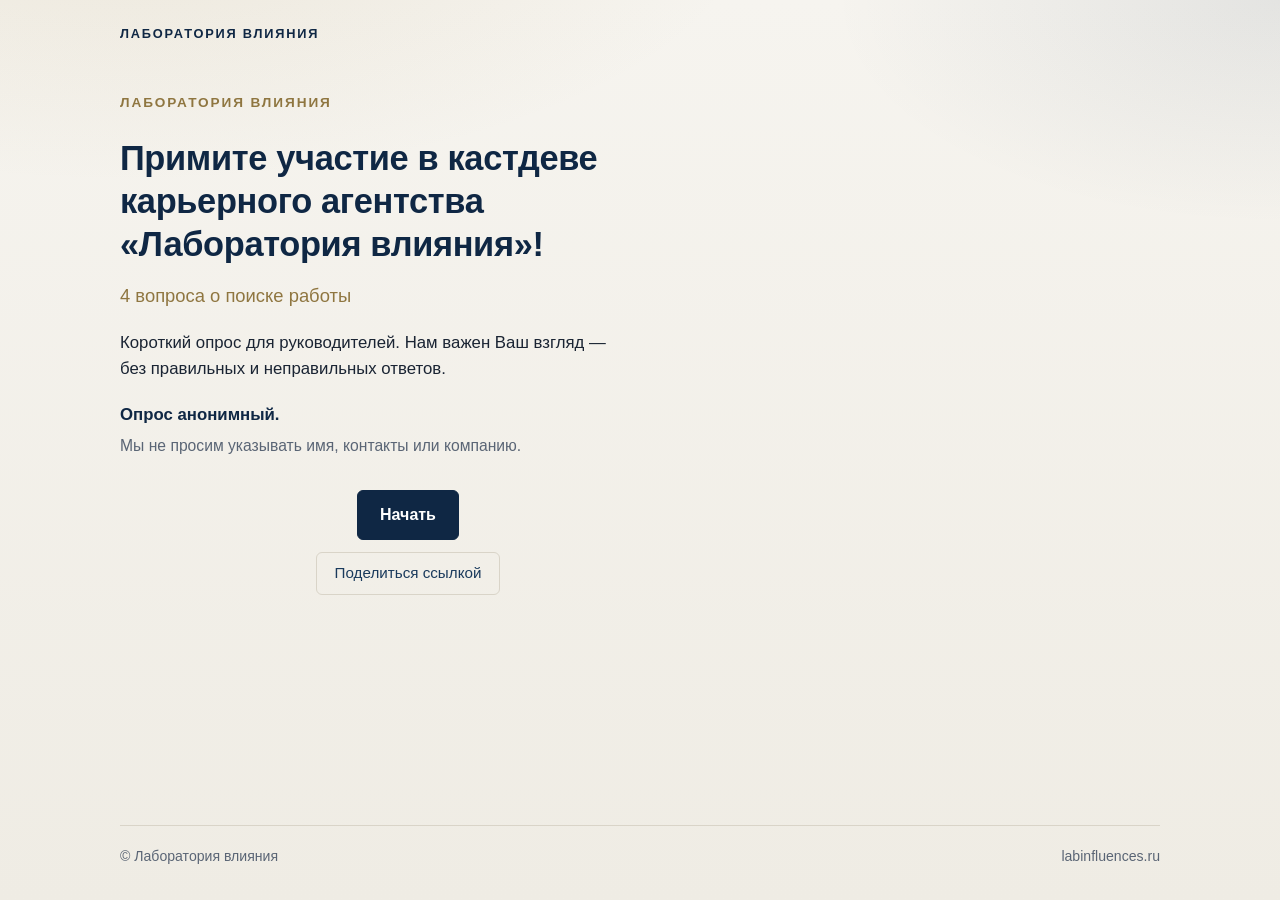
==== commit 6feccea7: "Add intro share button and soft frontend protection. Secondary «Поделиться ссылкой» uses Web Share, " ====
--- a/index.html
+++ b/index.html
@@ -37,11 +37,15 @@
           <p class="intro__note">
             Мы не просим указывать имя, контакты или компанию.
           </p>
-          <div class="actions">
+          <div class="actions actions--intro">
             <button type="button" class="btn btn--primary" id="btn-start" data-action="start">
               Начать
             </button>
-          </div>
+            <button type="button" class="btn btn--secondary" id="btn-share" data-action="share">
+              Поделиться ссылкой
+            </button>
+          </div>
+          <p class="share-status" id="share-status" role="status" aria-live="polite" hidden></p>
         </div>
       </section>
 
@@ -317,7 +321,7 @@
         </div>
       </section>
 
-      <!-- SUCCESS (hidden until future backend confirms) -->
+      <!-- SUCCESS (not shown in current build) -->
       <section
         id="screen-success"
         class="screen screen--success"
@@ -349,7 +353,7 @@
         </div>
       </section>
 
-      <!-- ERROR (hidden until future submit failure) -->
+      <!-- ERROR (not shown in current build) -->
       <section
         id="screen-error"
         class="screen screen--error"
--- a/assets/styles.css
+++ b/assets/styles.css
@@ -20,7 +20,7 @@
   --shadow: 0 8px 28px rgba(15, 39, 68, 0.08);
   --font: "Segoe UI", "Helvetica Neue", Arial, "Noto Sans", sans-serif,
     "Apple Color Emoji", "Segoe UI Emoji";
-  --transition: 280ms ease;
+  --motion: 280ms;
   --max: 1080px;
 }
 
@@ -86,16 +86,25 @@
 
 .screen {
   display: none;
-  opacity: 0;
-  transform: translateY(10px);
-}
-
+}
+
+/* Base visibility so an invalid/missing animation cannot leave content at opacity:0 */
 .screen--active {
   display: block;
-  animation: screen-in var(--transition) ease both;
+  opacity: 1;
+  transform: none;
+  /* --motion is duration only; do not put easing in the variable */
+  animation: screen-in var(--motion) ease both;
+}
+
+/* UA [hidden] is display:none !important; keep that explicit for screen sections */
+.screen[hidden] {
+  display: none !important;
+  animation: none;
 }
 
 .screen.is-leaving {
+  display: block;
   animation: screen-out 220ms ease both;
 }
 
@@ -123,7 +132,7 @@
 
 @media (prefers-reduced-motion: reduce) {
   :root {
-    --transition: 1ms;
+    --motion: 1ms;
   }
 
   .screen--active,
@@ -172,6 +181,39 @@
   margin: 0 0 2rem;
   color: var(--text-muted);
   font-size: 0.98rem;
+}
+
+.actions--intro {
+  flex-direction: column;
+  align-items: flex-start;
+  gap: 0.85rem;
+}
+
+.share-status {
+  margin: 0.85rem 0 0;
+  color: var(--text-muted);
+  font-size: 0.95rem;
+}
+
+.share-status--url {
+  display: flex;
+  flex-wrap: wrap;
+  align-items: center;
+  gap: 0.4rem 0.55rem;
+  max-width: 100%;
+}
+
+.share-status__url {
+  flex: 1 1 12rem;
+  min-width: 0;
+  max-width: 100%;
+  padding: 0.45rem 0.65rem;
+  border: 1px solid var(--border);
+  border-radius: var(--radius);
+  background: var(--white);
+  color: var(--text);
+  font: inherit;
+  font-size: 0.9rem;
 }
 
 /* Question layout */
@@ -392,6 +434,22 @@
   border-color: var(--navy-soft);
 }
 
+.btn--secondary {
+  background: transparent;
+  color: var(--navy-soft);
+  border-color: var(--border);
+  font-weight: 500;
+  min-height: 2.55rem;
+  padding: 0.55rem 1.1rem;
+  font-size: 0.95rem;
+}
+
+.btn--secondary:hover {
+  border-color: var(--gold-soft);
+  color: var(--navy);
+  background: rgba(255, 255, 255, 0.55);
+}
+
 .btn--ghost {
   background: transparent;
   color: var(--navy-soft);
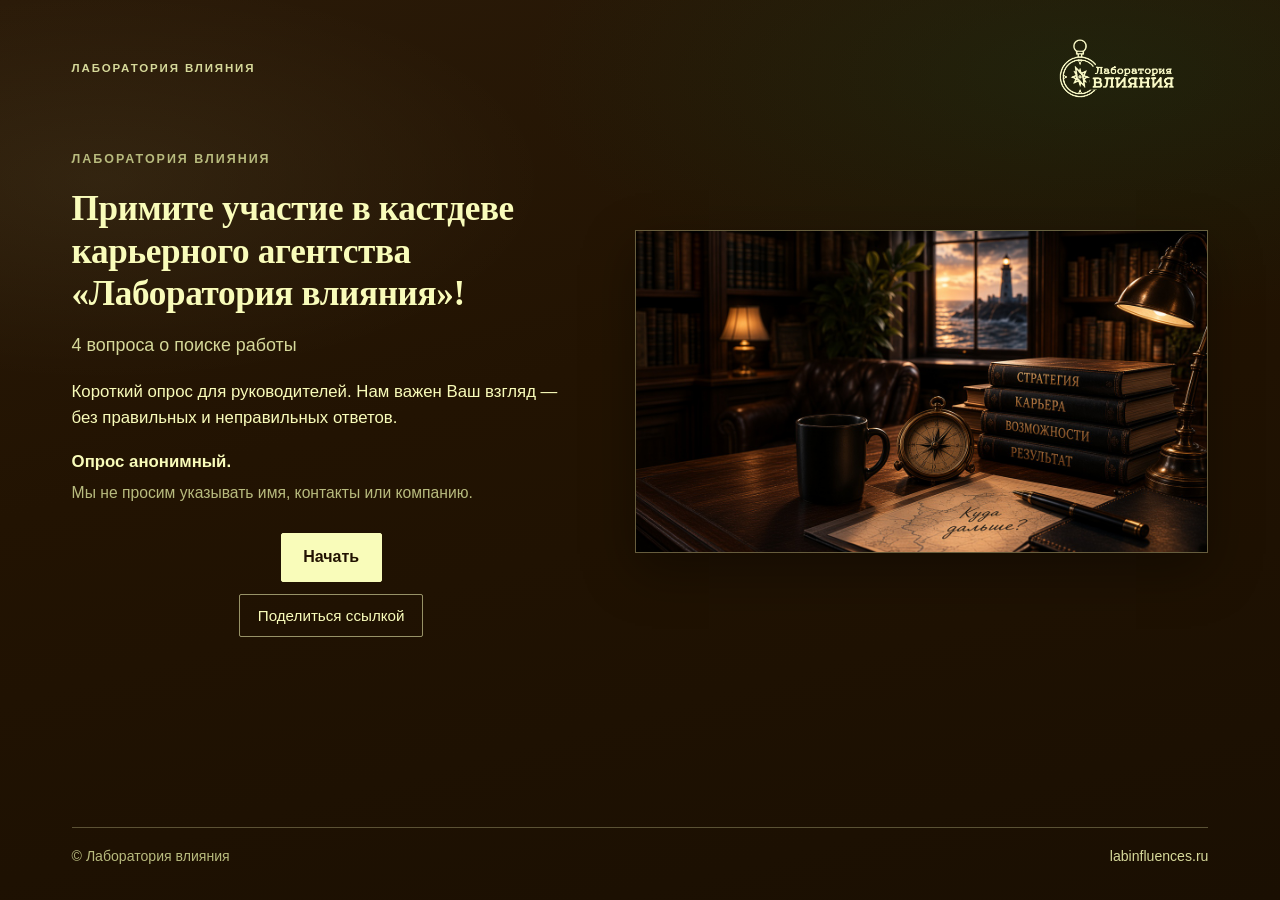
==== commit a2dfafdd: "Redesign CASTDEV0926 survey UI for Operation 8. Apply executive dark palette, two-column start hero," ====
--- a/index.html
+++ b/index.html
@@ -11,6 +11,15 @@
   <div class="page">
     <header class="site-header">
       <p class="brand" id="site-brand">Лаборатория влияния</p>
+      <a class="site-logo" href="https://labinfluences.ru/" aria-label="Лаборатория влияния">
+        <img
+          class="site-logo__img"
+          src="assets/logo_labinfluences_horizontal.png"
+          alt="Лаборатория влияния"
+          width="200"
+          height="118"
+        >
+      </a>
     </header>
 
     <main id="app" class="app">
@@ -21,31 +30,45 @@
         data-screen="intro"
         aria-labelledby="intro-title"
       >
-        <div class="intro">
-          <p class="brand brand--hero">Лаборатория влияния</p>
-          <h1 id="intro-title" class="intro__title">
-            Примите участие в кастдеве
-            карьерного агентства «Лаборатория влияния»!
-          </h1>
-          <p class="intro__subtitle">4 вопроса о поиске работы</p>
-          <p class="intro__text">
-            Короткий опрос для руководителей.
-            Нам важен Ваш взгляд — без правильных
-            и неправильных ответов.
-          </p>
-          <p class="intro__anon">Опрос анонимный.</p>
-          <p class="intro__note">
-            Мы не просим указывать имя, контакты или компанию.
-          </p>
-          <div class="actions actions--intro">
-            <button type="button" class="btn btn--primary" id="btn-start" data-action="start">
-              Начать
-            </button>
-            <button type="button" class="btn btn--secondary" id="btn-share" data-action="share">
-              Поделиться ссылкой
-            </button>
-          </div>
-          <p class="share-status" id="share-status" role="status" aria-live="polite" hidden></p>
+        <div class="intro-layout">
+          <div class="intro">
+            <p class="brand brand--hero">Лаборатория влияния</p>
+            <h1 id="intro-title" class="intro__title">
+              Примите участие в кастдеве
+              карьерного агентства «Лаборатория влияния»!
+            </h1>
+            <p class="intro__subtitle">4 вопроса о поиске работы</p>
+            <p class="intro__text">
+              Короткий опрос для руководителей.
+              Нам важен Ваш взгляд — без правильных
+              и неправильных ответов.
+            </p>
+            <p class="intro__anon">Опрос анонимный.</p>
+            <p class="intro__note">
+              Мы не просим указывать имя, контакты или компанию.
+            </p>
+            <div class="actions actions--intro">
+              <button type="button" class="btn btn--primary" id="btn-start" data-action="start">
+                Начать
+              </button>
+              <button type="button" class="btn btn--secondary" id="btn-share" data-action="share">
+                Поделиться ссылкой
+              </button>
+            </div>
+            <p class="share-status" id="share-status" role="status" aria-live="polite" hidden></p>
+          </div>
+          <aside class="intro-visual" aria-hidden="true">
+            <figure class="media media--hero">
+              <img
+                class="media__img"
+                src="assets/images/start-hero.png"
+                alt=""
+                width="1600"
+                height="900"
+                decoding="async"
+              >
+            </figure>
+          </aside>
         </div>
       </section>
 
@@ -99,21 +122,17 @@
             </div>
           </div>
           <aside class="question-visual" aria-hidden="true">
-            <div class="visual visual--q1" data-visual="q1">
-              <!-- Reserved: assets/question-01.webp -->
-              <svg class="visual__svg" viewBox="0 0 320 240" xmlns="http://www.w3.org/2000/svg" role="img">
-                <title>Каналы поиска</title>
-                <rect x="24" y="40" width="72" height="48" rx="4" fill="none" stroke="currentColor" stroke-width="1.5"/>
-                <rect x="124" y="24" width="72" height="48" rx="4" fill="none" stroke="currentColor" stroke-width="1.5"/>
-                <rect x="224" y="40" width="72" height="48" rx="4" fill="none" stroke="currentColor" stroke-width="1.5"/>
-                <circle cx="160" cy="160" r="28" fill="none" stroke="currentColor" stroke-width="1.5"/>
-                <path d="M60 88 L132 140 M160 72 L160 132 M260 88 L188 140" fill="none" stroke="currentColor" stroke-width="1.25" opacity="0.7"/>
-                <circle cx="60" cy="64" r="3" fill="currentColor"/>
-                <circle cx="160" cy="48" r="3" fill="currentColor"/>
-                <circle cx="260" cy="64" r="3" fill="currentColor"/>
-                <circle cx="160" cy="160" r="3" fill="currentColor"/>
-              </svg>
-            </div>
+            <figure class="media media--question visual visual--q1" data-visual="q1">
+              <img
+                class="media__img"
+                src="assets/images/question-01.png"
+                alt=""
+                width="1600"
+                height="900"
+                loading="lazy"
+                decoding="async"
+              >
+            </figure>
           </aside>
         </div>
       </section>
@@ -168,19 +187,17 @@
             </div>
           </div>
           <aside class="question-visual" aria-hidden="true">
-            <div class="visual visual--q2" data-visual="q2">
-              <!-- Reserved: assets/question-02.webp -->
-              <svg class="visual__svg" viewBox="0 0 320 240" xmlns="http://www.w3.org/2000/svg" role="img">
-                <title>Выбор направления</title>
-                <circle cx="160" cy="120" r="36" fill="none" stroke="currentColor" stroke-width="1.5"/>
-                <path d="M160 120 L160 72" stroke="currentColor" stroke-width="2" stroke-linecap="round"/>
-                <path d="M160 120 L198 148" stroke="currentColor" stroke-width="1.25" opacity="0.5" stroke-linecap="round"/>
-                <path d="M40 200 L120 140 M200 140 L280 200" fill="none" stroke="currentColor" stroke-width="1.25" opacity="0.65"/>
-                <circle cx="40" cy="200" r="4" fill="currentColor" opacity="0.5"/>
-                <circle cx="280" cy="200" r="4" fill="currentColor" opacity="0.5"/>
-                <circle cx="160" cy="120" r="4" fill="currentColor"/>
-              </svg>
-            </div>
+            <figure class="media media--question visual visual--q2" data-visual="q2">
+              <img
+                class="media__img"
+                src="assets/images/question-02.png"
+                alt=""
+                width="1600"
+                height="900"
+                loading="lazy"
+                decoding="async"
+              >
+            </figure>
           </aside>
         </div>
       </section>
@@ -238,21 +255,17 @@
             </div>
           </div>
           <aside class="question-visual" aria-hidden="true">
-            <div class="visual visual--q3" data-visual="q3">
-              <!-- Reserved: assets/question-03.webp -->
-              <svg class="visual__svg" viewBox="0 0 320 240" xmlns="http://www.w3.org/2000/svg" role="img">
-                <title>Путь от возможности к условиям</title>
-                <circle cx="48" cy="120" r="18" fill="none" stroke="currentColor" stroke-width="1.5"/>
-                <circle cx="122" cy="120" r="18" fill="none" stroke="currentColor" stroke-width="1.5"/>
-                <circle cx="196" cy="120" r="18" fill="none" stroke="currentColor" stroke-width="1.5"/>
-                <circle cx="270" cy="120" r="18" fill="none" stroke="currentColor" stroke-width="1.5"/>
-                <path d="M66 120 H104 M140 120 H178 M214 120 H252" stroke="currentColor" stroke-width="1.25" opacity="0.7"/>
-                <text x="48" y="124" text-anchor="middle" font-size="11" fill="currentColor" opacity="0.7">1</text>
-                <text x="122" y="124" text-anchor="middle" font-size="11" fill="currentColor" opacity="0.7">2</text>
-                <text x="196" y="124" text-anchor="middle" font-size="11" fill="currentColor" opacity="0.7">3</text>
-                <text x="270" y="124" text-anchor="middle" font-size="11" fill="currentColor" opacity="0.7">4</text>
-              </svg>
-            </div>
+            <figure class="media media--question visual visual--q3" data-visual="q3">
+              <img
+                class="media__img"
+                src="assets/images/question-03.png"
+                alt=""
+                width="1600"
+                height="900"
+                loading="lazy"
+                decoding="async"
+              >
+            </figure>
           </aside>
         </div>
       </section>
@@ -307,16 +320,17 @@
             </div>
           </div>
           <aside class="question-visual" aria-hidden="true">
-            <div class="visual visual--q4" data-visual="q4">
-              <!-- Reserved: assets/question-04.webp -->
-              <svg class="visual__svg" viewBox="0 0 320 240" xmlns="http://www.w3.org/2000/svg" role="img">
-                <title>Изменить и сохранить</title>
-                <path d="M60 160 C100 80, 140 80, 160 120 C180 160, 220 160, 260 80" fill="none" stroke="currentColor" stroke-width="1.5"/>
-                <path d="M60 160 C100 200, 200 200, 260 80" fill="none" stroke="currentColor" stroke-width="1.25" stroke-dasharray="4 4" opacity="0.55"/>
-                <circle cx="60" cy="160" r="5" fill="currentColor"/>
-                <circle cx="260" cy="80" r="5" fill="currentColor"/>
-              </svg>
-            </div>
+            <figure class="media media--question visual visual--q4" data-visual="q4">
+              <img
+                class="media__img"
+                src="assets/images/question-04.png"
+                alt=""
+                width="1600"
+                height="900"
+                loading="lazy"
+                decoding="async"
+              >
+            </figure>
           </aside>
         </div>
       </section>
--- a/assets/styles.css
+++ b/assets/styles.css
@@ -1,27 +1,30 @@
-/* Лаборатория влияния — anonymous castdev survey
-   Palette: navy / off-white / muted gold
+/* Лаборатория влияния — CASTDEV0926 visual Op8
+   Palette: deep brown / pale cream / forest green
    No CDN, no Google Fonts */
 
 :root {
-  --navy: #0f2744;
-  --navy-deep: #0a1c32;
-  --navy-soft: #1a3a5c;
-  --off-white: #f6f4ef;
-  --white: #ffffff;
-  --gold: #a68b4b;
-  --gold-muted: #8f7640;
-  --gold-soft: #c4b48a;
-  --text: #1a2433;
-  --text-muted: #5a6575;
-  --border: #d9d4c8;
-  --error: #8b3a3a;
-  --focus: #a68b4b;
-  --radius: 6px;
-  --shadow: 0 8px 28px rgba(15, 39, 68, 0.08);
+  --bg: #221302;
+  --bg-elevated: rgba(249, 252, 186, 0.06);
+  --bg-field: rgba(249, 252, 186, 0.08);
+  --ink: #f9fcba;
+  --ink-muted: #d6d99a;
+  --ink-soft: #b8bb7e;
+  --progress: #145229;
+  --progress-track: rgba(249, 252, 186, 0.18);
+  --hover-bg: #2ecc71;
+  --hover-accent: #ff5f5f;
+  --error: #ff8a7a;
+  --focus: #f9fcba;
+  --border: rgba(249, 252, 186, 0.55);
+  --border-soft: rgba(249, 252, 186, 0.28);
+  --radius: 2px;
+  --shadow: 0 18px 48px rgba(0, 0, 0, 0.35);
+  --font-display: "Palatino Linotype", Palatino, "Book Antiqua", "Iowan Old Style",
+    "Times New Roman", serif;
   --font: "Segoe UI", "Helvetica Neue", Arial, "Noto Sans", sans-serif,
     "Apple Color Emoji", "Segoe UI Emoji";
   --motion: 280ms;
-  --max: 1080px;
+  --max: 1180px;
 }
 
 *,
@@ -40,15 +43,16 @@
   font-family: var(--font);
   font-size: 1.05rem;
   line-height: 1.55;
-  color: var(--text);
+  color: var(--ink);
   background:
-    radial-gradient(ellipse 90% 55% at 10% -10%, rgba(166, 139, 75, 0.12), transparent 55%),
-    radial-gradient(ellipse 70% 50% at 100% 0%, rgba(15, 39, 68, 0.08), transparent 50%),
-    linear-gradient(180deg, var(--off-white) 0%, #efece4 100%);
+    radial-gradient(ellipse 80% 50% at 85% 8%, rgba(20, 82, 41, 0.22), transparent 55%),
+    radial-gradient(ellipse 70% 45% at 8% 20%, rgba(249, 252, 186, 0.06), transparent 50%),
+    linear-gradient(165deg, #2a1a08 0%, var(--bg) 42%, #1a0f02 100%);
+  background-attachment: fixed;
 }
 
 a {
-  color: var(--navy-soft);
+  color: var(--ink);
 }
 
 .page {
@@ -57,26 +61,45 @@
   flex-direction: column;
   max-width: var(--max);
   margin: 0 auto;
-  padding: 1.25rem 1.25rem 2rem;
+  padding: 1.1rem 1.35rem 2rem;
 }
 
 .site-header {
-  padding: 0.25rem 0 1rem;
+  display: flex;
+  align-items: center;
+  justify-content: space-between;
+  gap: 1rem;
+  padding: 0.15rem 0 1.1rem;
 }
 
 .brand {
   margin: 0;
-  font-size: 0.8rem;
-  letter-spacing: 0.14em;
+  font-size: 0.72rem;
+  letter-spacing: 0.16em;
   text-transform: uppercase;
-  color: var(--navy);
+  color: var(--ink-muted);
   font-weight: 600;
 }
 
 .brand--hero {
-  font-size: 0.85rem;
-  margin-bottom: 1.5rem;
-  color: var(--gold-muted);
+  font-size: 0.78rem;
+  margin-bottom: 1.15rem;
+  color: var(--ink-soft);
+}
+
+.site-logo {
+  display: block;
+  flex: 0 0 auto;
+  line-height: 0;
+}
+
+.site-logo__img {
+  display: block;
+  width: clamp(7.5rem, 16vw, 10.5rem);
+  height: auto;
+  /* Source asset is white/gray; tint toward brand cream #F9FCBA */
+  filter: brightness(0) saturate(100%) invert(97%) sepia(18%) saturate(620%)
+    hue-rotate(8deg) brightness(104%) contrast(96%);
 }
 
 .app {
@@ -88,16 +111,13 @@
   display: none;
 }
 
-/* Base visibility so an invalid/missing animation cannot leave content at opacity:0 */
 .screen--active {
   display: block;
   opacity: 1;
   transform: none;
-  /* --motion is duration only; do not put easing in the variable */
   animation: screen-in var(--motion) ease both;
 }
 
-/* UA [hidden] is display:none !important; keep that explicit for screen sections */
 .screen[hidden] {
   display: none !important;
   animation: none;
@@ -141,46 +161,63 @@
     opacity: 1;
     transform: none;
   }
-}
-
-/* Intro */
+
+  .btn,
+  .media__img {
+    transition: none !important;
+  }
+}
+
+/* Intro — two columns, hero right */
+.intro-layout {
+  display: grid;
+  gap: 1.75rem;
+  align-items: center;
+  padding: 0.35rem 0 1rem;
+}
+
 .intro {
   max-width: 36rem;
-  padding: 2rem 0 1rem;
+  padding: 0.5rem 0 0.25rem;
 }
 
 .intro__title {
   margin: 0 0 1rem;
-  font-size: clamp(1.55rem, 3.4vw, 2.15rem);
-  line-height: 1.25;
+  font-family: var(--font-display);
+  font-size: clamp(1.55rem, 3.2vw, 2.2rem);
+  line-height: 1.22;
   font-weight: 650;
-  color: var(--navy);
+  color: var(--ink);
   letter-spacing: -0.01em;
 }
 
 .intro__subtitle {
-  margin: 0 0 1.25rem;
-  font-size: 1.15rem;
-  color: var(--gold-muted);
+  margin: 0 0 1.15rem;
+  font-size: 1.12rem;
+  color: var(--ink-muted);
   font-weight: 500;
 }
 
 .intro__text {
-  margin: 0 0 1.25rem;
-  color: var(--text);
+  margin: 0 0 1.15rem;
+  color: var(--ink);
   max-width: 32rem;
 }
 
 .intro__anon {
   margin: 0 0 0.35rem;
   font-weight: 600;
-  color: var(--navy);
+  color: var(--ink);
 }
 
 .intro__note {
-  margin: 0 0 2rem;
-  color: var(--text-muted);
+  margin: 0 0 1.75rem;
+  color: var(--ink-soft);
   font-size: 0.98rem;
+}
+
+.intro-visual {
+  min-width: 0;
 }
 
 .actions--intro {
@@ -191,7 +228,7 @@
 
 .share-status {
   margin: 0.85rem 0 0;
-  color: var(--text-muted);
+  color: var(--ink-muted);
   font-size: 0.95rem;
 }
 
@@ -210,34 +247,50 @@
   padding: 0.45rem 0.65rem;
   border: 1px solid var(--border);
   border-radius: var(--radius);
-  background: var(--white);
-  color: var(--text);
+  background: var(--bg-field);
+  color: var(--ink);
   font: inherit;
   font-size: 0.9rem;
 }
 
-/* Question layout */
+/* Media frames */
+.media {
+  margin: 0;
+  overflow: hidden;
+  border: 1px solid var(--border-soft);
+  background: var(--bg-elevated);
+  box-shadow: var(--shadow);
+}
+
+.media--hero {
+  aspect-ratio: 16 / 9;
+  width: 100%;
+}
+
+.media--question {
+  aspect-ratio: 16 / 9;
+  width: 100%;
+}
+
+.media__img {
+  display: block;
+  width: 100%;
+  height: 100%;
+  object-fit: cover;
+  object-position: center;
+  transition: transform 700ms ease;
+}
+
+.media:hover .media__img {
+  transform: scale(1.02);
+}
+
+/* Question layout — ~65% form / ~35% visual desktop */
 .question-layout {
   display: grid;
-  gap: 1.75rem;
+  gap: 1.5rem;
   align-items: start;
-  padding: 0.5rem 0 1rem;
-}
-
-@media (min-width: 900px) {
-  .question-layout {
-    grid-template-columns: minmax(0, 1.35fr) minmax(0, 0.85fr);
-    gap: 2.5rem;
-    min-height: 28rem;
-  }
-
-  .question-layout--alt .question-main {
-    order: 2;
-  }
-
-  .question-layout--alt .question-visual {
-    order: 1;
-  }
+  padding: 0.35rem 0 1rem;
 }
 
 .question-main {
@@ -245,22 +298,22 @@
 }
 
 .progress {
-  margin: 0 0 1.25rem;
+  margin: 0 0 1.2rem;
 }
 
 .progress__label {
   display: block;
   font-size: 0.85rem;
   letter-spacing: 0.08em;
-  color: var(--text-muted);
+  color: var(--ink-muted);
   margin-bottom: 0.5rem;
   font-variant-numeric: tabular-nums;
 }
 
 .progress__track {
   display: block;
-  height: 2px;
-  background: var(--border);
+  height: 3px;
+  background: var(--progress-track);
   border-radius: 1px;
   overflow: hidden;
 }
@@ -268,22 +321,24 @@
 .progress__fill {
   display: block;
   height: 100%;
-  background: var(--gold);
+  background: var(--progress);
+  box-shadow: 0 0 0 1px rgba(20, 82, 41, 0.35);
 }
 
 .question__title {
   margin: 0 0 0.85rem;
-  font-size: clamp(1.25rem, 2.5vw, 1.65rem);
+  font-family: var(--font-display);
+  font-size: clamp(1.25rem, 2.4vw, 1.7rem);
   line-height: 1.3;
-  color: var(--navy);
+  color: var(--ink);
   font-weight: 650;
 }
 
 .question__hint {
   margin: 0 0 1.35rem;
-  color: var(--text-muted);
+  color: var(--ink-muted);
   font-size: 1rem;
-  max-width: 38rem;
+  max-width: 40rem;
 }
 
 .field {
@@ -310,31 +365,34 @@
   padding: 0.95rem 1rem;
   border: 1px solid var(--border);
   border-radius: var(--radius);
-  background: var(--white);
-  color: var(--text);
+  background: var(--bg-field);
+  color: var(--ink);
   font: inherit;
   line-height: 1.5;
   resize: vertical;
-  box-shadow: var(--shadow);
-  transition: border-color 180ms ease, box-shadow 180ms ease;
+  transition: border-color 180ms ease, box-shadow 180ms ease, background-color 180ms ease;
 }
 
 .field__input::placeholder {
-  color: #8a93a0;
+  color: var(--ink-soft);
+  opacity: 0.85;
 }
 
 .field__input:hover {
-  border-color: #c5beae;
+  border-color: var(--ink);
+  background: rgba(249, 252, 186, 0.1);
 }
 
 .field__input:focus {
   outline: none;
-  border-color: var(--gold);
-  box-shadow: 0 0 0 3px rgba(166, 139, 75, 0.22), var(--shadow);
+  border-color: var(--ink);
+  box-shadow: 0 0 0 3px rgba(249, 252, 186, 0.2);
+  background: rgba(249, 252, 186, 0.11);
 }
 
 .field__input.is-invalid {
   border-color: var(--error);
+  box-shadow: 0 0 0 2px rgba(255, 138, 122, 0.25);
 }
 
 .field__error {
@@ -346,47 +404,19 @@
 .submit-status {
   margin: 0 0 1rem;
   padding: 0.85rem 1rem;
-  background: rgba(166, 139, 75, 0.12);
-  border: 1px solid rgba(166, 139, 75, 0.35);
+  background: rgba(20, 82, 41, 0.28);
+  border: 1px solid rgba(46, 204, 113, 0.45);
   border-radius: var(--radius);
-  color: var(--navy);
+  color: var(--ink);
   font-size: 0.98rem;
 }
 
-/* Visual zone — CSS/SVG placeholders; paths reserved for webp later */
 .question-visual {
-  display: none;
-}
-
-@media (min-width: 900px) {
-  .question-visual {
-    display: block;
-    padding-top: 2.5rem;
-  }
+  min-width: 0;
 }
 
 .visual {
-  aspect-ratio: 4 / 3;
-  border-radius: var(--radius);
-  background:
-    linear-gradient(145deg, rgba(15, 39, 68, 0.04), rgba(166, 139, 75, 0.08)),
-    var(--white);
-  border: 1px solid var(--border);
-  display: flex;
-  align-items: center;
-  justify-content: center;
-  color: var(--navy-soft);
-  /* Drop-in replacement later:
-     background-image: url("question-0N.webp");
-     background-size: cover;
-  */
-}
-
-.visual__svg {
-  width: 78%;
-  max-width: 280px;
-  height: auto;
-  opacity: 0.85;
+  color: var(--ink);
 }
 
 /* Actions / buttons */
@@ -415,7 +445,8 @@
   font-weight: 560;
   cursor: pointer;
   text-decoration: none;
-  transition: background-color 160ms ease, border-color 160ms ease, color 160ms ease;
+  transition: background-color 160ms ease, border-color 160ms ease, color 160ms ease,
+    transform 160ms ease;
 }
 
 .btn:focus-visible {
@@ -424,19 +455,20 @@
 }
 
 .btn--primary {
-  background: var(--navy);
-  color: var(--white);
-  border-color: var(--navy);
+  background: var(--ink);
+  color: var(--bg);
+  border-color: var(--ink);
 }
 
 .btn--primary:hover {
-  background: var(--navy-soft);
-  border-color: var(--navy-soft);
+  background: var(--hover-bg);
+  border-color: var(--hover-accent);
+  color: var(--hover-accent);
 }
 
 .btn--secondary {
   background: transparent;
-  color: var(--navy-soft);
+  color: var(--ink);
   border-color: var(--border);
   font-weight: 500;
   min-height: 2.55rem;
@@ -445,21 +477,21 @@
 }
 
 .btn--secondary:hover {
-  border-color: var(--gold-soft);
-  color: var(--navy);
-  background: rgba(255, 255, 255, 0.55);
+  border-color: var(--hover-accent);
+  color: var(--hover-accent);
+  background: rgba(46, 204, 113, 0.12);
 }
 
 .btn--ghost {
   background: transparent;
-  color: var(--navy-soft);
+  color: var(--ink-muted);
   border-color: transparent;
   padding-left: 0.5rem;
   padding-right: 0.5rem;
 }
 
 .btn--ghost:hover {
-  color: var(--navy);
+  color: var(--ink);
 }
 
 /* Success / error panels (prepared, not shown now) */
@@ -470,42 +502,43 @@
 
 .final-panel__title {
   margin: 0 0 0.85rem;
-  color: var(--navy);
+  font-family: var(--font-display);
+  color: var(--ink);
   font-size: clamp(1.4rem, 3vw, 1.9rem);
 }
 
 .final-panel__lead {
   margin: 0 0 1rem;
   font-weight: 600;
-  color: var(--navy);
+  color: var(--ink);
 }
 
 .final-panel__text {
   margin: 0 0 1.25rem;
-  color: var(--text);
+  color: var(--ink-muted);
 }
 
 .final-panel__sign {
   margin: 0 0 1.5rem;
-  color: var(--text-muted);
+  color: var(--ink-soft);
   line-height: 1.45;
 }
 
 .final-panel__note {
   margin: 0 0 1.75rem;
-  color: var(--text-muted);
+  color: var(--ink-soft);
   font-size: 0.98rem;
 }
 
 .site-footer {
-  margin-top: 2.5rem;
-  padding-top: 1.25rem;
-  border-top: 1px solid var(--border);
+  margin-top: 2.25rem;
+  padding-top: 1.15rem;
+  border-top: 1px solid var(--border-soft);
   display: flex;
   flex-wrap: wrap;
   gap: 0.5rem 1.5rem;
   justify-content: space-between;
-  color: var(--text-muted);
+  color: var(--ink-soft);
   font-size: 0.88rem;
 }
 
@@ -514,18 +547,111 @@
 }
 
 .footer-link {
-  color: var(--text-muted);
+  color: var(--ink-muted);
   text-decoration: none;
 }
 
 .footer-link:hover {
-  color: var(--navy);
+  color: var(--ink);
   text-decoration: underline;
+}
+
+/* Desktop compositions */
+@media (min-width: 900px) {
+  .intro-layout {
+    grid-template-columns: minmax(0, 0.95fr) minmax(0, 1.05fr);
+    gap: 2.75rem;
+    min-height: 28rem;
+  }
+
+  .question-layout {
+    grid-template-columns: minmax(0, 1.7fr) minmax(0, 1fr);
+    gap: 2.35rem;
+    min-height: 28rem;
+  }
+
+  .question-layout--alt .question-main {
+    order: 2;
+  }
+
+  .question-layout--alt .question-visual {
+    order: 1;
+  }
+
+  .question-visual {
+    padding-top: 2.35rem;
+  }
+}
+
+/* Mobile: rethink stacking, not just shrink */
+@media (max-width: 899px) {
+  .site-header {
+    align-items: flex-start;
+  }
+
+  .intro-layout {
+    gap: 1.35rem;
+  }
+
+  /* Atmosphere first, then copy + CTA */
+  .intro-visual {
+    order: -1;
+  }
+
+  .media--hero {
+    max-height: 42vw;
+    min-height: 9.5rem;
+  }
+
+  /* Question: progress → title → visual strip → form */
+  .question-layout {
+    grid-template-columns: 1fr;
+  }
+
+  .question-visual {
+    order: 0;
+    margin: -0.15rem 0 0.15rem;
+  }
+
+  .question-main {
+    display: contents;
+  }
+
+  .question-main > .progress {
+    order: -2;
+  }
+
+  .question-main > .question__title {
+    order: -1;
+  }
+
+  .question-visual {
+    order: 0;
+  }
+
+  .question-main > .question__hint,
+  .question-main > .field,
+  .question-main > .submit-status,
+  .question-main > .actions {
+    order: 1;
+  }
+
+  .media--question {
+    max-height: 9.5rem;
+  }
+
+  .actions--intro {
+    width: 100%;
+  }
+
+  .actions--intro .btn {
+    width: 100%;
+  }
 }
 
 @media (max-width: 374px) {
   .page {
-    padding: 1rem;
+    padding: 0.9rem 0.9rem 1.5rem;
   }
 
   .field__input {
@@ -540,4 +666,8 @@
   .btn--ghost {
     justify-content: flex-start;
   }
-}
+
+  .media--question {
+    max-height: 8rem;
+  }
+}
